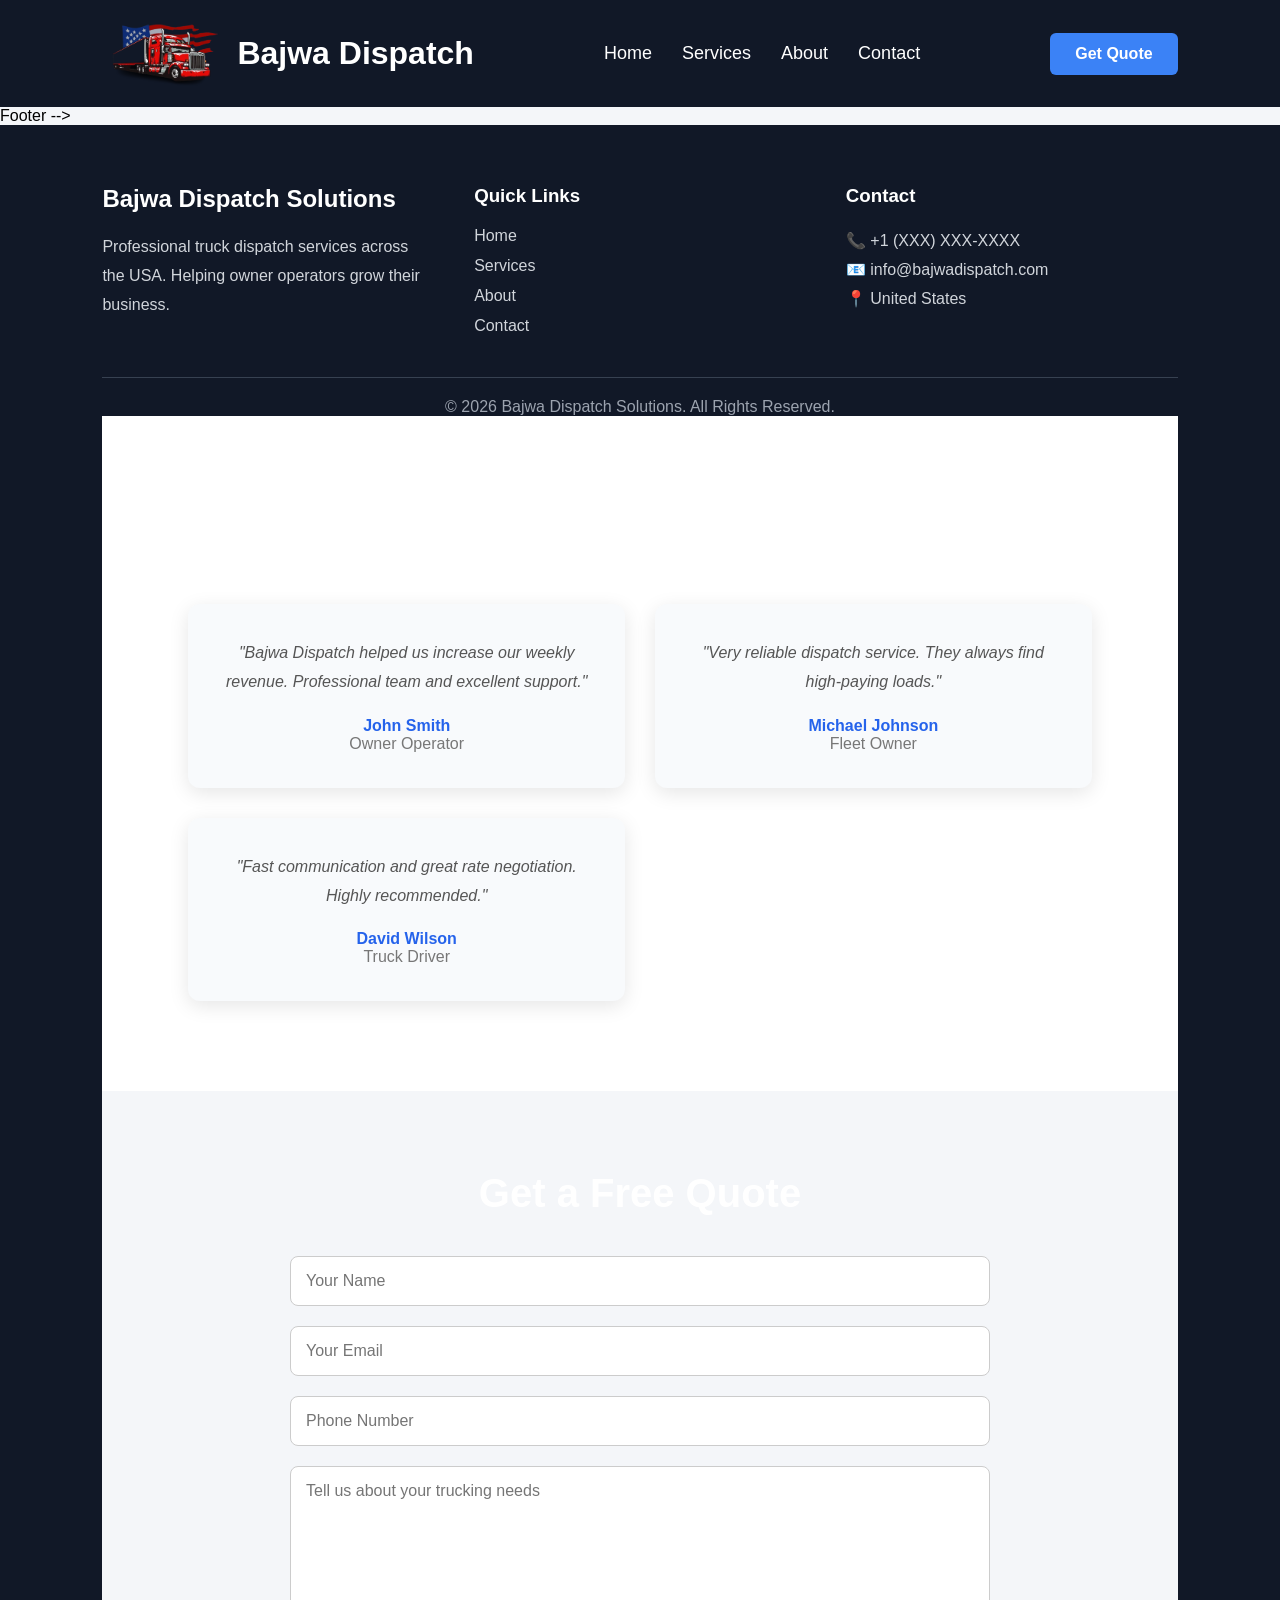
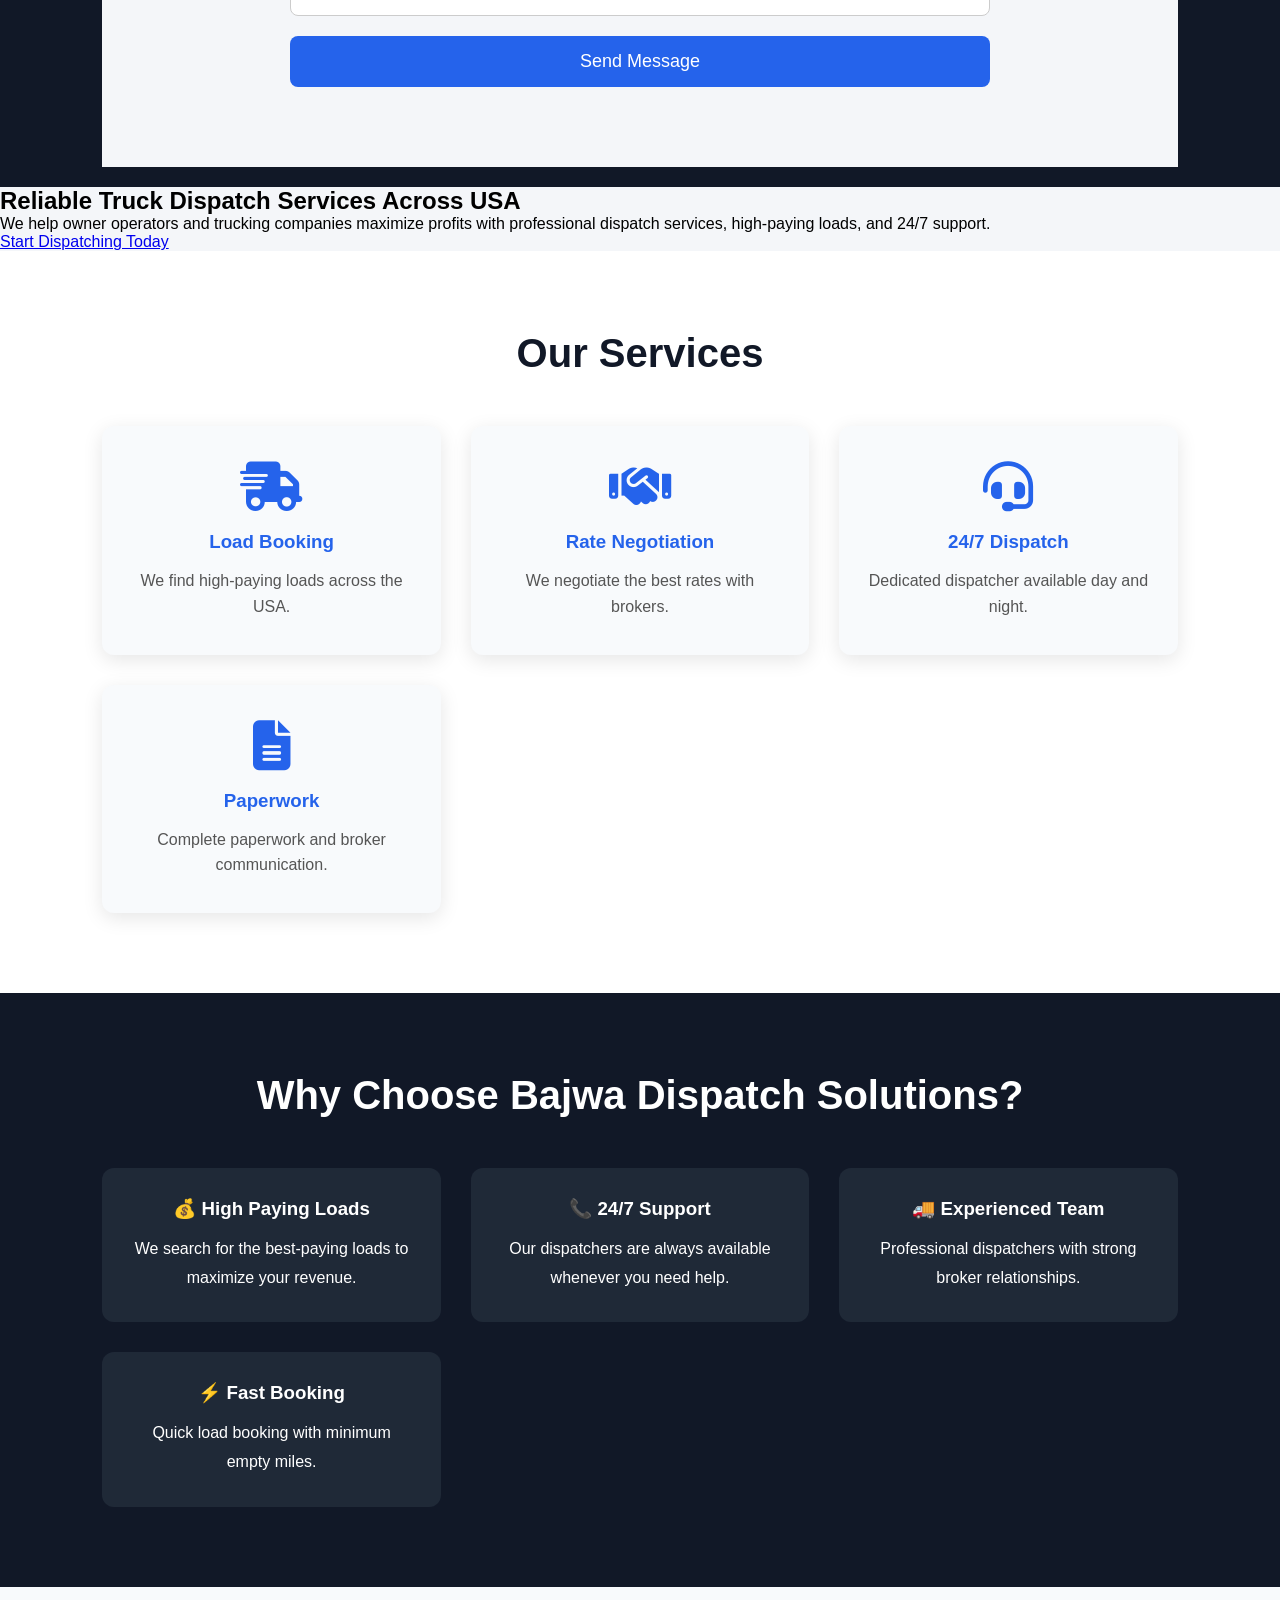
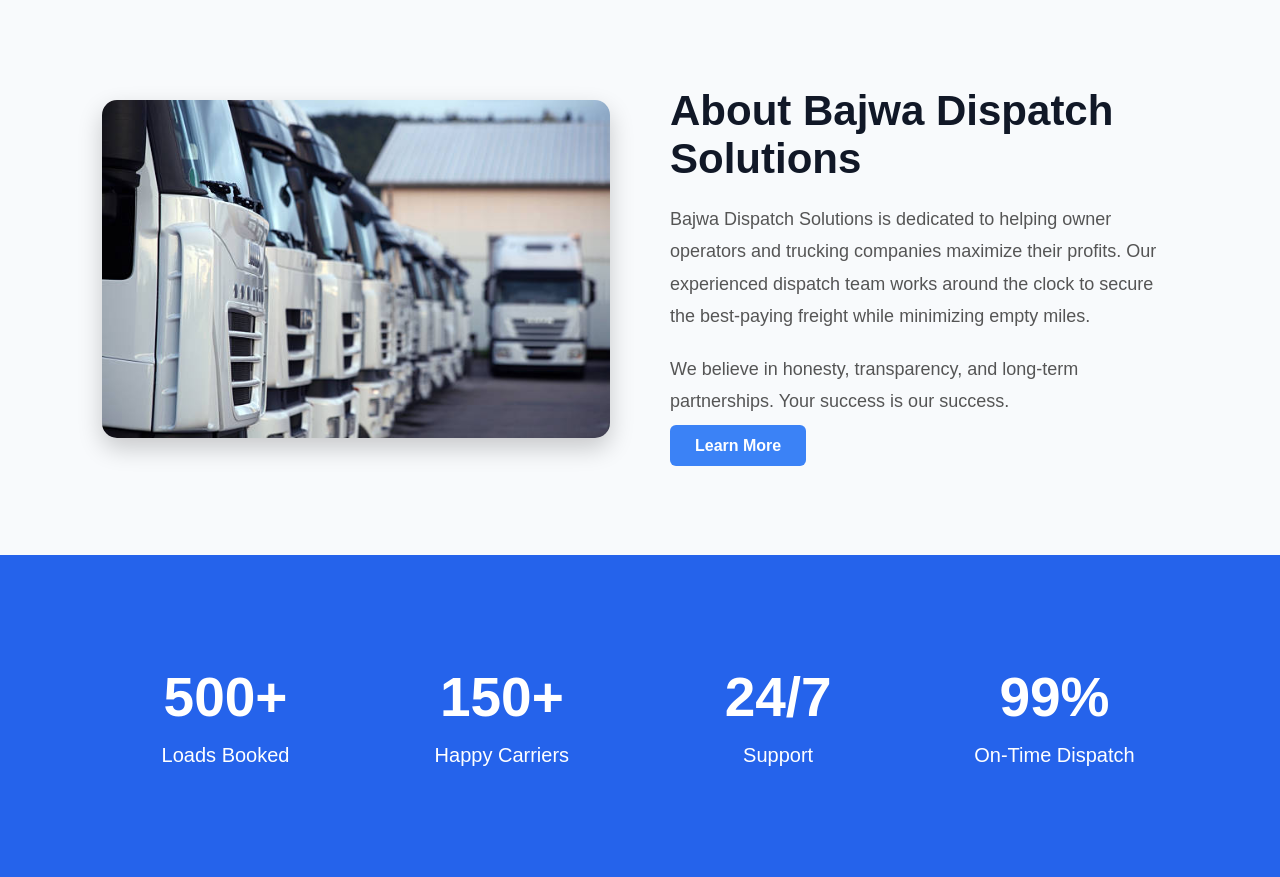
==== index.html @ bd70208c "Initial project setup" ====
<!DOCTYPE html>
<html lang="en">
<head>
    <meta charset="UTF-8">
    <meta name="viewport" content="width=device-width, initial-scale=1.0">
    <title>Bajwa Dispatch Solutions</title>
    
    <!-- CSS -->
    <link rel="stylesheet" href="style.css">
    <link rel="stylesheet" href="https://cdnjs.cloudflare.com/ajax/libs/font-awesome/6.7.2/css/all.min.css">
</head>
<button id="topBtn">
    ↑
</button>
<body>

    <!-- Navbar -->
    <header>

    <nav class="navbar">

        <div class="logo">

    <img src="images/logo.png" alt="Bajwa Dispatch Logo">

    <h2>Bajwa Dispatch</h2>

</div>

        <ul class="nav-links" id="navLinks">
            <li><a href="#home">Home</a></li>
            <li><a href="#services">Services</a></li>
            <li><a href="#about">About</a></li>
            <li><a href="#contact">Contact</a></li>
        </ul>

        <a href="#" class="btn">Get Quote</a>

        <div class="menu-toggle" id="menuToggle">
            ☰
        </div>

    </nav>

</header> Footer -->

<footer id="contact">

    <div class="footer-container">

        <div class="footer-box">
            <h2>Bajwa Dispatch Solutions</h2>
            <p>
                Professional truck dispatch services across the USA.
                Helping owner operators grow their business.
            </p>
        </div>

        <div class="footer-box">
            <h3>Quick Links</h3>

            <a href="#">Home</a>
            <a href="#">Services</a>
            <a href="#">About</a>
            <a href="#">Contact</a>
        </div>

        <div class="footer-box">
            <h3>Contact</h3>

            <p>📞 +1 (XXX) XXX-XXXX</p>
            <p>📧 info@bajwadispatch.com</p>
            <p>📍 United States</p>
        </div>

    </div>

    <hr>

    <p class="copyright">
        © 2026 Bajwa Dispatch Solutions. All Rights Reserved.
    </p>

<!-- Testimonials -->

<section class="testimonials">

    <h2>What Our Clients Say</h2>

    <div class="testimonial-container">

        <div class="testimonial-card">
            <p>
                "Bajwa Dispatch helped us increase our weekly revenue.
                Professional team and excellent support."
            </p>

            <h4>John Smith</h4>
            <span>Owner Operator</span>
        </div>

        <div class="testimonial-card">
            <p>
                "Very reliable dispatch service. They always find
                high-paying loads."
            </p>

            <h4>Michael Johnson</h4>
            <span>Fleet Owner</span>
        </div>

        <div class="testimonial-card">
            <p>
                "Fast communication and great rate negotiation.
                Highly recommended."
            </p>

            <h4>David Wilson</h4>
            <span>Truck Driver</span>
        </div>

    </div>

</section>
<!-- Contact Section -->

<section class="contact" id="contact">

    <h2>Get a Free Quote</h2>

    <form>

        <input type="text" placeholder="Your Name" required>

        <input type="email" placeholder="Your Email" required>

        <input type="tel" placeholder="Phone Number">

        <textarea placeholder="Tell us about your trucking needs"></textarea>

        <button type="submit">Send Message</button>

    </form>

</section>
</footer>
    <!-- JavaScript -->
    <script src="script.js"></script>
</body>
</html>
<!-- Hero Section -->
<section class="hero" id="home">

    <div class="hero-content">

        <h1>Reliable Truck Dispatch Services Across USA</h1>

        <p>
            We help owner operators and trucking companies maximize profits
            with professional dispatch services, high-paying loads, and
            24/7 support.
        </p>

        <a href="#" class="hero-btn">Start Dispatching Today</a>

    </div>

</section>
<!-- Services Section -->

<section class="services" id="services">

    <h2>Our Services</h2>

    <div class="service-container">

        <div class="card">
            <i class="fa-solid fa-truck-fast service-icon"></i>
            <h3>Load Booking</h3>
            <p>We find high-paying loads across the USA.</p>
        </div>

        <div class="card">
            <i class="fa-solid fa-handshake service-icon"></i>
            <h3>Rate Negotiation</h3>
            <p>We negotiate the best rates with brokers.</p>
        </div>

        <div class="card">
            <i class="fa-solid fa-headset service-icon"></i>
            <h3>24/7 Dispatch</h3>
            <p>Dedicated dispatcher available day and night.</p>
        </div>

        <div class="card">
            <i class="fa-solid fa-file-lines service-icon"></i>
            <h3>Paperwork</h3>
            <p>Complete paperwork and broker communication.</p>
        </div>

    </div>

</section>
<!-- Why Choose Us -->

<section class="why-us">

    <h2>Why Choose Bajwa Dispatch Solutions?</h2>

    <div class="why-container">

        <div class="why-box">
            <h3>💰 High Paying Loads</h3>
            <p>We search for the best-paying loads to maximize your revenue.</p>
        </div>

        <div class="why-box">
            <h3>📞 24/7 Support</h3>
            <p>Our dispatchers are always available whenever you need help.</p>
        </div>

        <div class="why-box">
            <h3>🚚 Experienced Team</h3>
            <p>Professional dispatchers with strong broker relationships.</p>
        </div>

        <div class="why-box">
            <h3>⚡ Fast Booking</h3>
            <p>Quick load booking with minimum empty miles.</p>
        </div>

    </div>

</section>
<!-- About Section -->

<section class="about" id="about">

    <div class="about-image">
        <img src="images/about-truck.jpg" alt="Truck">
    </div>

    <div class="about-content">

        <h2>About Bajwa Dispatch Solutions</h2>

        <p>
            Bajwa Dispatch Solutions is dedicated to helping owner operators
            and trucking companies maximize their profits. Our experienced
            dispatch team works around the clock to secure the best-paying
            freight while minimizing empty miles.
        </p>

        <p>
            We believe in honesty, transparency, and long-term partnerships.
            Your success is our success.
        </p>

        <a href="#" class="btn">Learn More</a>

    </div>

</section>
<!-- Statistics Section -->

<section class="stats">

    <div class="stat-box">
        <h2>500+</h2>
        <p>Loads Booked</p>
    </div>

    <div class="stat-box">
        <h2>150+</h2>
        <p>Happy Carriers</p>
    </div>

    <div class="stat-box">
        <h2>24/7</h2>
        <p>Support</p>
    </div>

    <div class="stat-box">
        <h2>99%</h2>
        <p>On-Time Dispatch</p>
    </div>

</section>
---- style.css ----
html{
    scroll-behavior: smooth;
}
/* Reset */
*{
    margin:0;
    padding:0;
    box-sizing:border-box;
    font-family:Arial, Helvetica, sans-serif;
}
/* Body */
body{
    background:#f4f6f9;
}

/* Navbar */
.navbar{
    display:flex;
    justify-content:space-between;
    align-items:center;
    padding:20px 8%;
    background:#111827;
}

/* Logo */
.logo{
    display:flex;
    align-items:center;
    gap:15px;
}

.logo img{
    width:120px;
    height:auto;
}

.logo h2{
    color:#fff;
    font-size:32px;
    font-weight:700;
}

/* Menu */
.nav-links{
    display:flex;
    list-style:none;
    gap:30px;
}

.nav-links a{
    text-decoration:none;
    color:white;
    font-size:18px;
    transition:.3s;
}

.nav-links a:hover{
    color:#3b82f6;
}

/* Button */
.btn{
    text-decoration:none;
    background:#3b82f6;
    color:white;
    padding:12px 25px;
    border-radius:6px;
    font-weight:bold;
    transition:.3s;
}

.btn:hover{
    background:#2563eb;
}
/* Services */

.services{
    padding:80px 8%;
    background:#ffffff;
    text-align:center;
}

.services h2{
    font-size:40px;
    margin-bottom:50px;
    color:#111827;
}

.service-container{
    display:grid;
    grid-template-columns:repeat(auto-fit,minmax(250px,1fr));
    gap:30px;
}

.card{
    background:#f8fafc;
    padding:35px 25px;
    border-radius:12px;
    box-shadow:0 5px 20px rgba(0,0,0,.1);
    transition:.3s;
}

.card:hover{
    transform:translateY(-10px);
}

.card h3{
    margin-bottom:15px;
    color:#2563eb;
}

.card p{
    color:#555;
    line-height:1.6;
}
/* Why Choose Us */

.why-us{
    padding:80px 8%;
    background:#111827;
    color:white;
    text-align:center;
}

.why-us h2{
    font-size:40px;
    margin-bottom:50px;
}

.why-container{
    display:grid;
    grid-template-columns:repeat(auto-fit,minmax(250px,1fr));
    gap:30px;
}

.why-box{
    background:#1f2937;
    padding:30px;
    border-radius:12px;
    transition:.3s;
}

.why-box:hover{
    transform:translateY(-10px);
    background:#2563eb;
}

.why-box h3{
    margin-bottom:15px;
}

.why-box p{
    line-height:1.8;
}
/* About */

.about{
    display:flex;
    justify-content:space-between;
    align-items:center;
    gap:60px;
    padding:100px 8%;
    background:#f8fafc;
    flex-wrap:wrap;
}

.about-image{
    flex:1;
}

.about-image img{
    width:100%;
    border-radius:15px;
    box-shadow:0 10px 25px rgba(0,0,0,.2);
}

.about-content{
    flex:1;
}

.about-content h2{
    font-size:42px;
    margin-bottom:20px;
    color:#111827;
}

.about-content p{
    font-size:18px;
    color:#555;
    line-height:1.8;
    margin-bottom:20px;
}
/* Statistics */

.stats{
    background:#2563eb;
    color:white;
    padding:80px 8%;
    display:grid;
    grid-template-columns:repeat(auto-fit,minmax(220px,1fr));
    gap:30px;
    text-align:center;
}

.stat-box{
    padding:30px;
}

.stat-box h2{
    font-size:55px;
    margin-bottom:15px;
}

.stat-box p{
    font-size:20px;
}
/* Footer */

footer{
    background:#111827;
    color:white;
    padding:60px 8% 20px;
}

.footer-container{
    display:grid;
    grid-template-columns:repeat(auto-fit,minmax(250px,1fr));
    gap:40px;
    margin-bottom:30px;
}

.footer-box h2,
.footer-box h3{
    margin-bottom:20px;
}

.footer-box p{
    color:#d1d5db;
    line-height:1.8;
}

.footer-box a{
    display:block;
    text-decoration:none;
    color:#d1d5db;
    margin-bottom:12px;
    transition:.3s;
}

.footer-box a:hover{
    color:#3b82f6;
}

footer hr{
    border:none;
    border-top:1px solid #374151;
    margin:20px 0;
}

.copyright{
    text-align:center;
    color:#9ca3af;
}
/* Mobile Menu */

.menu-toggle{
    display:none;
    font-size:30px;
    color:white;
    cursor:pointer;
}

@media(max-width:768px){

    .nav-links{
        display:none;
        flex-direction:column;
        position:absolute;
        top:80px;
        left:0;
        width:100%;
        background:#111827;
        padding:20px;
    }

    .nav-links.active{
        display:flex;
    }

    .menu-toggle{
        display:block;
    }

    .btn{
        display:none;
    }

}
.service-icon{
    font-size:50px;
    color:#2563eb;
    margin-bottom:20px;
}
/* Contact */

.contact{
    padding:80px 8%;
    background:#f4f6f9;
    text-align:center;
}

.contact h2{
    font-size:40px;
    margin-bottom:40px;
}

.contact form{
    max-width:700px;
    margin:auto;
    display:flex;
    flex-direction:column;
    gap:20px;
}

.contact input,
.contact textarea{
    padding:15px;
    font-size:16px;
    border:1px solid #ccc;
    border-radius:8px;
}

.contact textarea{
    height:150px;
    resize:none;
}

.contact button{
    background:#2563eb;
    color:white;
    border:none;
    padding:15px;
    border-radius:8px;
    font-size:18px;
    cursor:pointer;
    transition:.3s;
}

.contact button:hover{
    background:#1d4ed8;
}
/* Testimonials */

.testimonials{
    padding:90px 8%;
    background:#ffffff;
    text-align:center;
}

.testimonials h2{
    font-size:42px;
    margin-bottom:50px;
}

.testimonial-container{
    display:grid;
    grid-template-columns:repeat(auto-fit,minmax(300px,1fr));
    gap:30px;
}

.testimonial-card{
    background:#f8fafc;
    padding:35px;
    border-radius:12px;
    box-shadow:0 5px 20px rgba(0,0,0,.1);
    transition:.3s;
}

.testimonial-card:hover{
    transform:translateY(-10px);
}

.testimonial-card p{
    font-style:italic;
    color:#555;
    line-height:1.8;
    margin-bottom:20px;
}

.testimonial-card h4{
    color:#2563eb;
}

.testimonial-card span{
    color:#777;
}
/* Scroll To Top Button */

#topBtn{
    position:fixed;
    bottom:25px;
    right:25px;
    width:55px;
    height:55px;
    border:none;
    border-radius:50%;
    background:#2563eb;
    color:white;
    font-size:24px;
    cursor:pointer;
    display:none;
    box-shadow:0 5px 15px rgba(0,0,0,.3);
    transition:.3s;
}

#topBtn:hover{
    background:#1d4ed8;
    transform:scale(1.1);
}
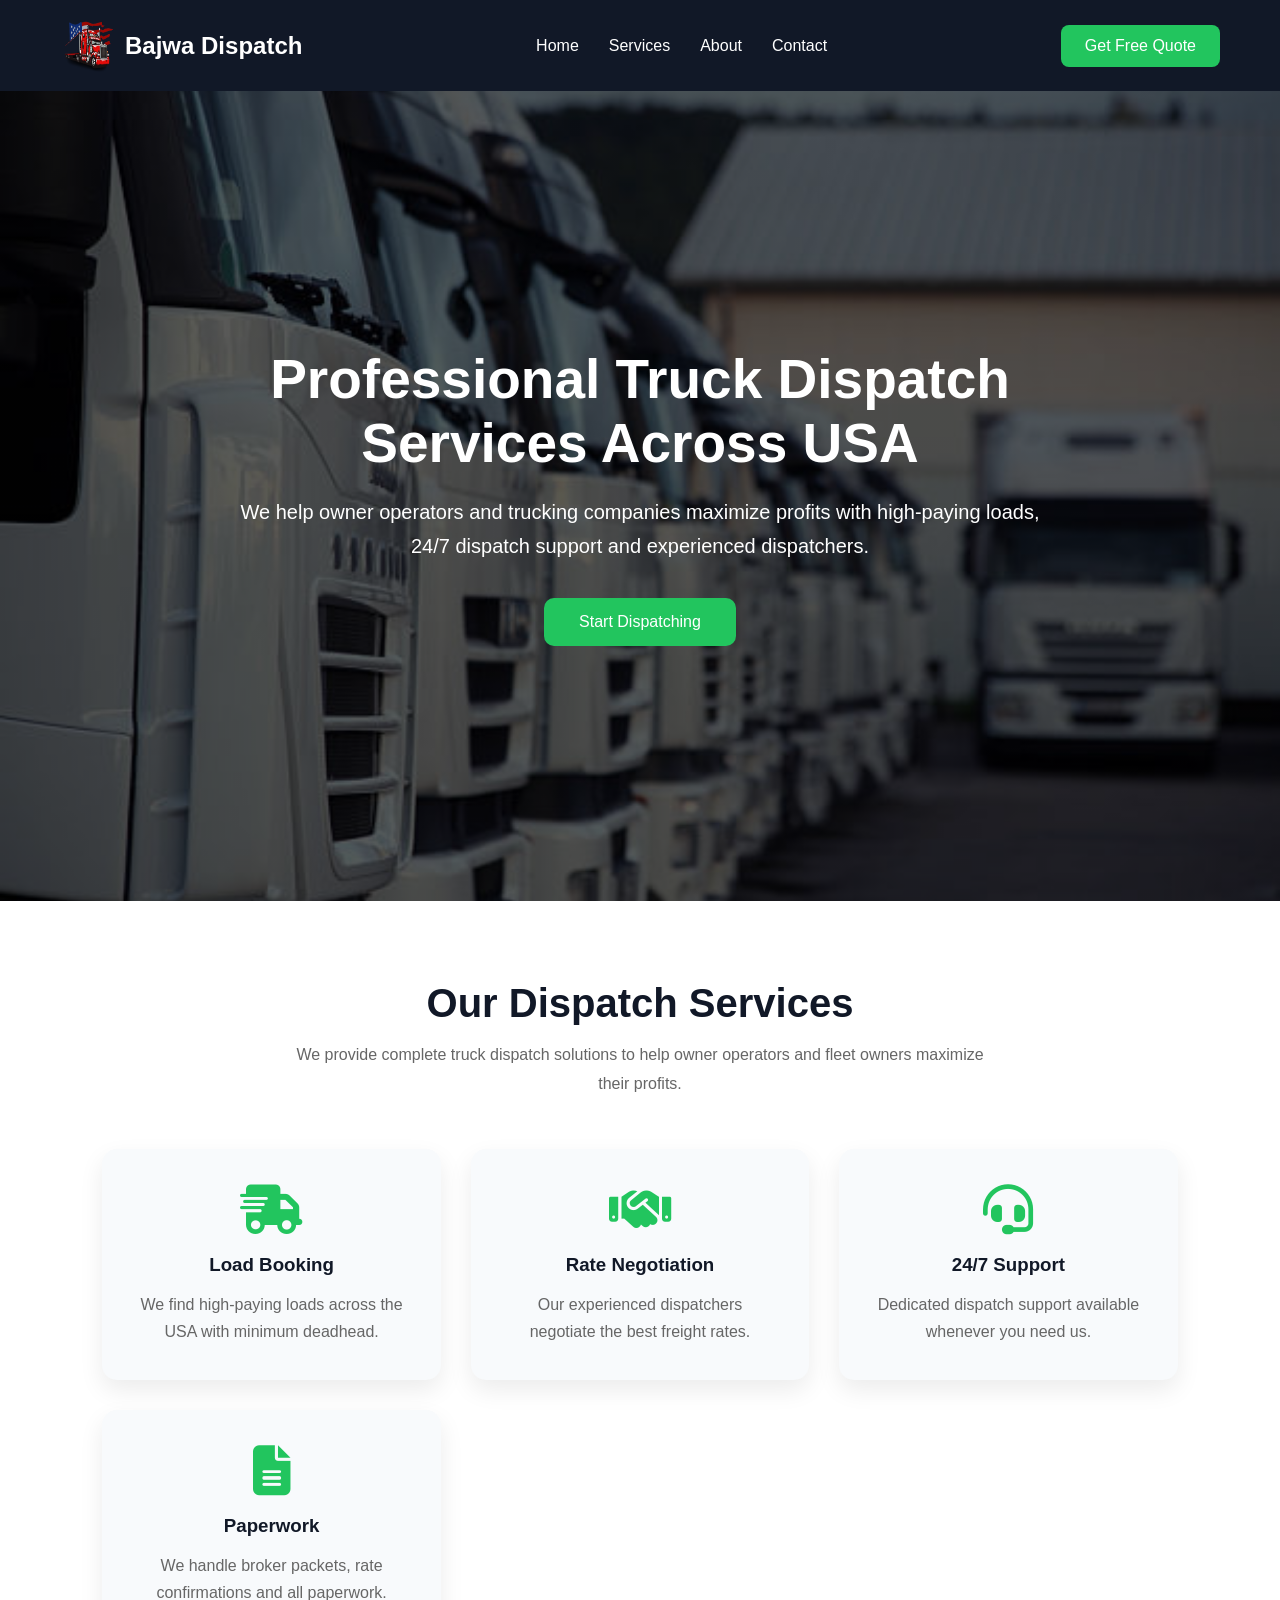
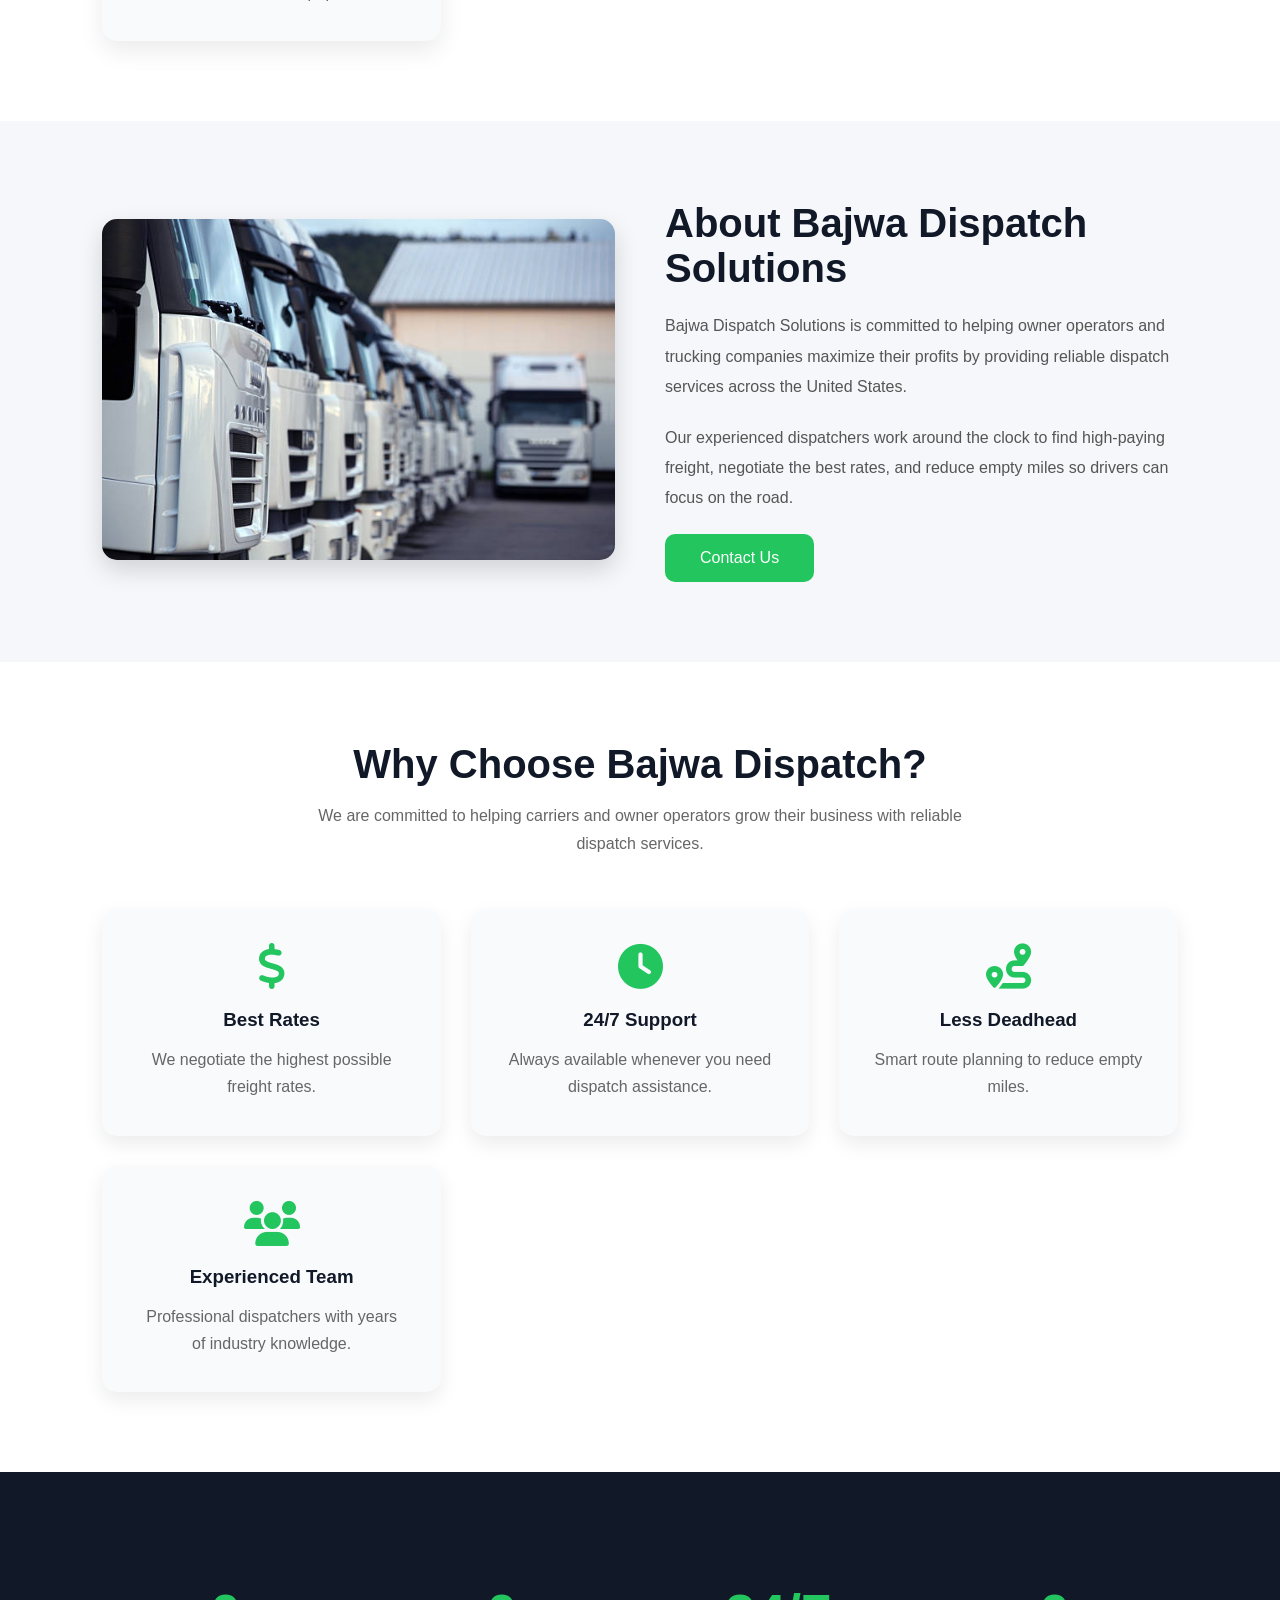
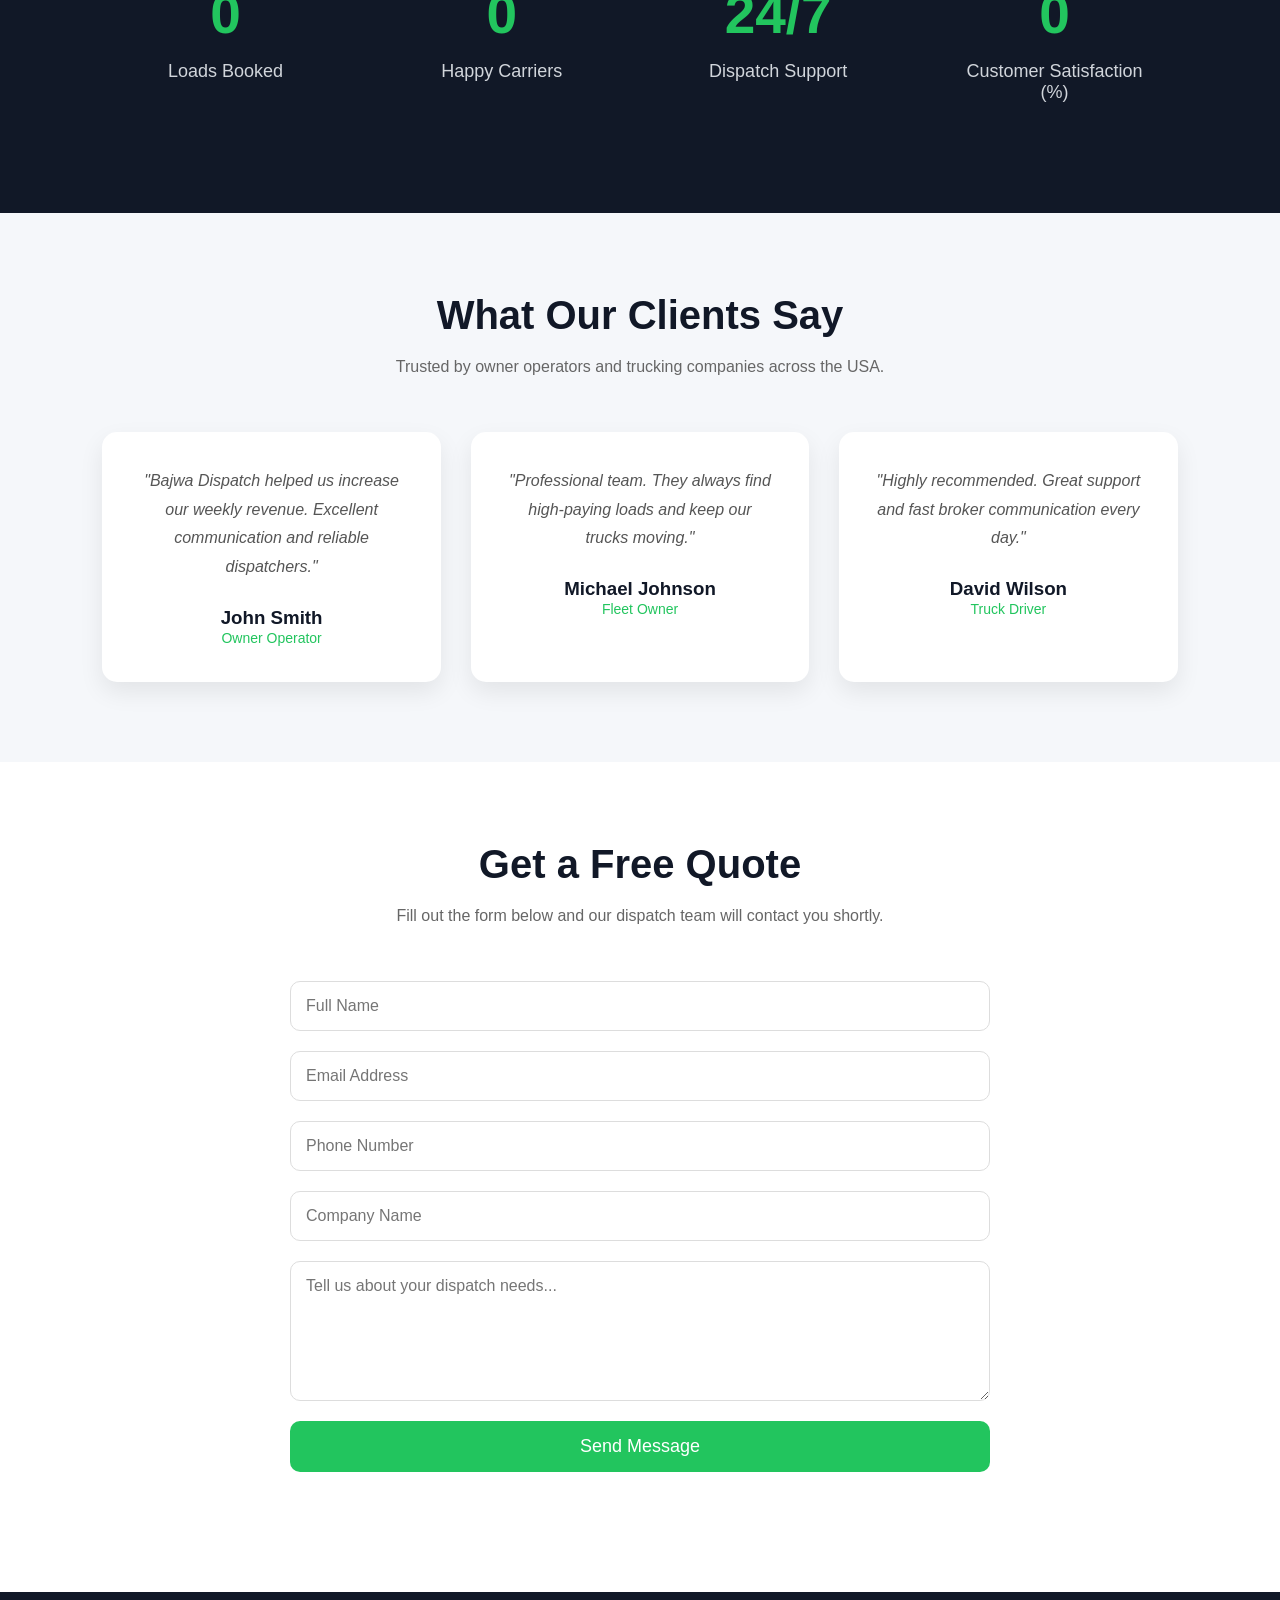
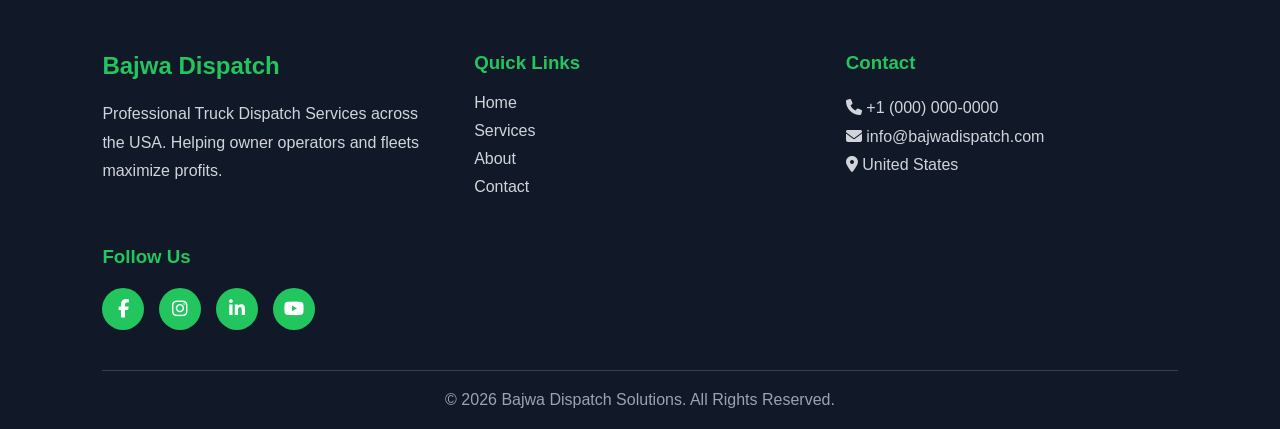
==== commit 3c41c3f2: "Deploy frontend website" ====
--- a/index.html
+++ b/index.html
@@ -4,73 +4,364 @@
     <meta charset="UTF-8">
     <meta name="viewport" content="width=device-width, initial-scale=1.0">
     <title>Bajwa Dispatch Solutions</title>
-    
+
     <!-- CSS -->
-    <link rel="stylesheet" href="style.css">
-    <link rel="stylesheet" href="https://cdnjs.cloudflare.com/ajax/libs/font-awesome/6.7.2/css/all.min.css">
+    <link rel="stylesheet" href="css/style.css">
+
+    <!-- Font Awesome -->
+    <link rel="stylesheet"
+    href="https://cdnjs.cloudflare.com/ajax/libs/font-awesome/6.7.2/css/all.min.css">
 </head>
-<button id="topBtn">
-    ↑
-</button>
 <body>
 
-    <!-- Navbar -->
-    <header>
+<!-- ========================= -->
+<!-- Header -->
+<!-- ========================= -->
+
+<header>
 
     <nav class="navbar">
 
         <div class="logo">
-
-    <img src="images/logo.png" alt="Bajwa Dispatch Logo">
-
-    <h2>Bajwa Dispatch</h2>
-
-</div>
-
-        <ul class="nav-links" id="navLinks">
+            <img src="images/logo.png" alt="Bajwa Dispatch Logo">
+            <h2>Bajwa Dispatch</h2>
+        </div>
+
+        <ul class="nav-links">
+
             <li><a href="#home">Home</a></li>
             <li><a href="#services">Services</a></li>
             <li><a href="#about">About</a></li>
             <li><a href="#contact">Contact</a></li>
+
         </ul>
 
-        <a href="#" class="btn">Get Quote</a>
-
-        <div class="menu-toggle" id="menuToggle">
-            ☰
-        </div>
+        <a href="#contact" class="quote-btn">
+            Get Free Quote
+        </a>
 
     </nav>
 
-</header> Footer -->
-
-<footer id="contact">
+</header>
+
+<!-- ========================= -->
+<!-- Hero Section -->
+<!-- ========================= -->
+
+<section class="hero" id="home">
+
+    <div class="hero-content">
+
+        <h1>
+            Professional Truck Dispatch Services Across USA
+        </h1>
+
+        <p>
+
+            We help owner operators and trucking companies
+            maximize profits with high-paying loads,
+            24/7 dispatch support and experienced dispatchers.
+
+        </p>
+
+        <a href="#contact" class="hero-btn">
+            Start Dispatching
+        </a>
+
+    </div>
+
+</section>
+<!-- ========================= -->
+<!-- Services Section -->
+<!-- ========================= -->
+
+<section class="services" id="services">
+
+    <div class="section-title">
+        <h2>Our Dispatch Services</h2>
+        <p>
+            We provide complete truck dispatch solutions to help owner operators
+            and fleet owners maximize their profits.
+        </p>
+    </div>
+
+    <div class="services-container">
+
+        <div class="service-card">
+            <i class="fa-solid fa-truck-fast"></i>
+            <h3>Load Booking</h3>
+            <p>
+                We find high-paying loads across the USA with minimum deadhead.
+            </p>
+        </div>
+
+        <div class="service-card">
+            <i class="fa-solid fa-handshake"></i>
+            <h3>Rate Negotiation</h3>
+            <p>
+                Our experienced dispatchers negotiate the best freight rates.
+            </p>
+        </div>
+
+        <div class="service-card">
+            <i class="fa-solid fa-headset"></i>
+            <h3>24/7 Support</h3>
+            <p>
+                Dedicated dispatch support available whenever you need us.
+            </p>
+        </div>
+
+        <div class="service-card">
+            <i class="fa-solid fa-file-lines"></i>
+            <h3>Paperwork</h3>
+            <p>
+                We handle broker packets, rate confirmations and all paperwork.
+            </p>
+        </div>
+
+    </div>
+
+</section>
+<!-- ========================= -->
+<!-- About Section -->
+<!-- ========================= -->
+
+<section class="about" id="about">
+
+    <div class="about-image">
+        <img src="images/about-truck.jpg" alt="Truck">
+    </div>
+
+    <div class="about-content">
+
+        <h2>About Bajwa Dispatch Solutions</h2>
+
+        <p>
+            Bajwa Dispatch Solutions is committed to helping owner operators
+            and trucking companies maximize their profits by providing reliable
+            dispatch services across the United States.
+        </p>
+
+        <p>
+            Our experienced dispatchers work around the clock to find
+            high-paying freight, negotiate the best rates, and reduce empty
+            miles so drivers can focus on the road.
+        </p>
+
+        <a href="#contact" class="hero-btn">
+            Contact Us
+        </a>
+
+    </div>
+
+</section>
+<!-- ========================= -->
+<!-- Why Choose Us -->
+<!-- ========================= -->
+
+<section class="why-us">
+
+    <div class="section-title">
+        <h2>Why Choose Bajwa Dispatch?</h2>
+        <p>
+            We are committed to helping carriers and owner operators grow
+            their business with reliable dispatch services.
+        </p>
+    </div>
+
+    <div class="why-container">
+
+        <div class="why-card">
+            <i class="fa-solid fa-dollar-sign"></i>
+            <h3>Best Rates</h3>
+            <p>We negotiate the highest possible freight rates.</p>
+        </div>
+
+        <div class="why-card">
+            <i class="fa-solid fa-clock"></i>
+            <h3>24/7 Support</h3>
+            <p>Always available whenever you need dispatch assistance.</p>
+        </div>
+
+        <div class="why-card">
+            <i class="fa-solid fa-route"></i>
+            <h3>Less Deadhead</h3>
+            <p>Smart route planning to reduce empty miles.</p>
+        </div>
+
+        <div class="why-card">
+            <i class="fa-solid fa-users"></i>
+            <h3>Experienced Team</h3>
+            <p>Professional dispatchers with years of industry knowledge.</p>
+        </div>
+
+    </div>
+
+</section>
+<!-- ========================= -->
+<!-- Statistics Section -->
+<!-- ========================= -->
+
+<section class="stats">
+
+    <div class="stat-box">
+        <h2 class="counter" data-target="500">0</h2>
+        <p>Loads Booked</p>
+    </div>
+
+    <div class="stat-box">
+        <h2 class="counter" data-target="150">0</h2>
+        <p>Happy Carriers</p>
+    </div>
+
+    <div class="stat-box">
+        <h2>24/7</h2>
+        <p>Dispatch Support</p>
+    </div>
+
+    <div class="stat-box">
+        <h2 class="counter" data-target="99">0</h2>
+        <p>Customer Satisfaction (%)</p>
+    </div>
+
+</section>
+<!-- ========================= -->
+<!-- Testimonials -->
+<!-- ========================= -->
+
+<section class="testimonials">
+
+    <div class="section-title">
+        <h2>What Our Clients Say</h2>
+        <p>
+            Trusted by owner operators and trucking companies across the USA.
+        </p>
+    </div>
+
+    <div class="testimonial-container">
+
+        <div class="testimonial-card">
+            <p>
+                "Bajwa Dispatch helped us increase our weekly revenue.
+                Excellent communication and reliable dispatchers."
+            </p>
+
+            <h3>John Smith</h3>
+            <span>Owner Operator</span>
+        </div>
+
+        <div class="testimonial-card">
+            <p>
+                "Professional team. They always find high-paying loads and
+                keep our trucks moving."
+            </p>
+
+            <h3>Michael Johnson</h3>
+            <span>Fleet Owner</span>
+        </div>
+
+        <div class="testimonial-card">
+            <p>
+                "Highly recommended. Great support and fast broker
+                communication every day."
+            </p>
+
+            <h3>David Wilson</h3>
+            <span>Truck Driver</span>
+        </div>
+
+    </div>
+
+</section>
+<!-- ========================= -->
+<!-- Contact Section -->
+<!-- ========================= -->
+
+<section class="contact" id="contact">
+
+    <div class="section-title">
+        <h2>Get a Free Quote</h2>
+        <p>
+            Fill out the form below and our dispatch team will contact you shortly.
+        </p>
+    </div>
+
+    <form id="contactForm">
+
+        <input type="text" id="name" placeholder="Full Name" required>
+
+        <input type="email" id="email" placeholder="Email Address" required>
+
+        <input type="tel" id="phone" placeholder="Phone Number" required>
+
+        <input type="text" id="company" placeholder="Company Name">
+
+        <textarea id="message" rows="6"
+        placeholder="Tell us about your dispatch needs..." required></textarea>
+
+        <button type="submit">
+            Send Message
+        </button>
+
+    </form>
+
+</section>
+<!-- ========================= -->
+<!-- Footer -->
+<!-- ========================= -->
+
+<footer class="footer">
 
     <div class="footer-container">
 
         <div class="footer-box">
-            <h2>Bajwa Dispatch Solutions</h2>
-            <p>
-                Professional truck dispatch services across the USA.
-                Helping owner operators grow their business.
+            <h2>Bajwa Dispatch</h2>
+
+            <p>
+                Professional Truck Dispatch Services across the USA.
+                Helping owner operators and fleets maximize profits.
             </p>
         </div>
 
         <div class="footer-box">
+
             <h3>Quick Links</h3>
 
-            <a href="#">Home</a>
-            <a href="#">Services</a>
-            <a href="#">About</a>
-            <a href="#">Contact</a>
+            <a href="#home">Home</a>
+            <a href="#services">Services</a>
+            <a href="#about">About</a>
+            <a href="#contact">Contact</a>
+
         </div>
 
         <div class="footer-box">
+
             <h3>Contact</h3>
 
-            <p>📞 +1 (XXX) XXX-XXXX</p>
-            <p>📧 info@bajwadispatch.com</p>
-            <p>📍 United States</p>
+            <p><i class="fa-solid fa-phone"></i> +1 (000) 000-0000</p>
+
+            <p><i class="fa-solid fa-envelope"></i> info@bajwadispatch.com</p>
+
+            <p><i class="fa-solid fa-location-dot"></i> United States</p>
+
+        </div>
+
+        <div class="footer-box">
+
+            <h3>Follow Us</h3>
+
+            <div class="social-icons">
+
+                <a href="#"><i class="fab fa-facebook-f"></i></a>
+
+                <a href="#"><i class="fab fa-instagram"></i></a>
+
+                <a href="#"><i class="fab fa-linkedin-in"></i></a>
+
+                <a href="#"><i class="fab fa-youtube"></i></a>
+
+            </div>
+
         </div>
 
     </div>
@@ -81,208 +372,8 @@
         © 2026 Bajwa Dispatch Solutions. All Rights Reserved.
     </p>
 
-<!-- Testimonials -->
-
-<section class="testimonials">
-
-    <h2>What Our Clients Say</h2>
-
-    <div class="testimonial-container">
-
-        <div class="testimonial-card">
-            <p>
-                "Bajwa Dispatch helped us increase our weekly revenue.
-                Professional team and excellent support."
-            </p>
-
-            <h4>John Smith</h4>
-            <span>Owner Operator</span>
-        </div>
-
-        <div class="testimonial-card">
-            <p>
-                "Very reliable dispatch service. They always find
-                high-paying loads."
-            </p>
-
-            <h4>Michael Johnson</h4>
-            <span>Fleet Owner</span>
-        </div>
-
-        <div class="testimonial-card">
-            <p>
-                "Fast communication and great rate negotiation.
-                Highly recommended."
-            </p>
-
-            <h4>David Wilson</h4>
-            <span>Truck Driver</span>
-        </div>
-
-    </div>
-
-</section>
-<!-- Contact Section -->
-
-<section class="contact" id="contact">
-
-    <h2>Get a Free Quote</h2>
-
-    <form>
-
-        <input type="text" placeholder="Your Name" required>
-
-        <input type="email" placeholder="Your Email" required>
-
-        <input type="tel" placeholder="Phone Number">
-
-        <textarea placeholder="Tell us about your trucking needs"></textarea>
-
-        <button type="submit">Send Message</button>
-
-    </form>
-
-</section>
 </footer>
-    <!-- JavaScript -->
-    <script src="script.js"></script>
+<script src="js/script.js"></script>
+
 </body>
-</html>
-<!-- Hero Section -->
-<section class="hero" id="home">
-
-    <div class="hero-content">
-
-        <h1>Reliable Truck Dispatch Services Across USA</h1>
-
-        <p>
-            We help owner operators and trucking companies maximize profits
-            with professional dispatch services, high-paying loads, and
-            24/7 support.
-        </p>
-
-        <a href="#" class="hero-btn">Start Dispatching Today</a>
-
-    </div>
-
-</section>
-<!-- Services Section -->
-
-<section class="services" id="services">
-
-    <h2>Our Services</h2>
-
-    <div class="service-container">
-
-        <div class="card">
-            <i class="fa-solid fa-truck-fast service-icon"></i>
-            <h3>Load Booking</h3>
-            <p>We find high-paying loads across the USA.</p>
-        </div>
-
-        <div class="card">
-            <i class="fa-solid fa-handshake service-icon"></i>
-            <h3>Rate Negotiation</h3>
-            <p>We negotiate the best rates with brokers.</p>
-        </div>
-
-        <div class="card">
-            <i class="fa-solid fa-headset service-icon"></i>
-            <h3>24/7 Dispatch</h3>
-            <p>Dedicated dispatcher available day and night.</p>
-        </div>
-
-        <div class="card">
-            <i class="fa-solid fa-file-lines service-icon"></i>
-            <h3>Paperwork</h3>
-            <p>Complete paperwork and broker communication.</p>
-        </div>
-
-    </div>
-
-</section>
-<!-- Why Choose Us -->
-
-<section class="why-us">
-
-    <h2>Why Choose Bajwa Dispatch Solutions?</h2>
-
-    <div class="why-container">
-
-        <div class="why-box">
-            <h3>💰 High Paying Loads</h3>
-            <p>We search for the best-paying loads to maximize your revenue.</p>
-        </div>
-
-        <div class="why-box">
-            <h3>📞 24/7 Support</h3>
-            <p>Our dispatchers are always available whenever you need help.</p>
-        </div>
-
-        <div class="why-box">
-            <h3>🚚 Experienced Team</h3>
-            <p>Professional dispatchers with strong broker relationships.</p>
-        </div>
-
-        <div class="why-box">
-            <h3>⚡ Fast Booking</h3>
-            <p>Quick load booking with minimum empty miles.</p>
-        </div>
-
-    </div>
-
-</section>
-<!-- About Section -->
-
-<section class="about" id="about">
-
-    <div class="about-image">
-        <img src="images/about-truck.jpg" alt="Truck">
-    </div>
-
-    <div class="about-content">
-
-        <h2>About Bajwa Dispatch Solutions</h2>
-
-        <p>
-            Bajwa Dispatch Solutions is dedicated to helping owner operators
-            and trucking companies maximize their profits. Our experienced
-            dispatch team works around the clock to secure the best-paying
-            freight while minimizing empty miles.
-        </p>
-
-        <p>
-            We believe in honesty, transparency, and long-term partnerships.
-            Your success is our success.
-        </p>
-
-        <a href="#" class="btn">Learn More</a>
-
-    </div>
-
-</section>
-<!-- Statistics Section -->
-
-<section class="stats">
-
-    <div class="stat-box">
-        <h2>500+</h2>
-        <p>Loads Booked</p>
-    </div>
-
-    <div class="stat-box">
-        <h2>150+</h2>
-        <p>Happy Carriers</p>
-    </div>
-
-    <div class="stat-box">
-        <h2>24/7</h2>
-        <p>Support</p>
-    </div>
-
-    <div class="stat-box">
-        <h2>99%</h2>
-        <p>On-Time Dispatch</p>
-    </div>
-
-</section>+</html>
--- a/css/style.css
+++ b/css/style.css
@@ -0,0 +1,660 @@
+/* ===========================
+   Reset
+=========================== */
+
+*{
+    margin:0;
+    padding:0;
+    box-sizing:border-box;
+    font-family:Arial, Helvetica, sans-serif;
+}
+
+html{
+    scroll-behavior:smooth;
+}
+
+body{
+    background:#f5f7fa;
+}
+
+/* ===========================
+   Navbar
+=========================== */
+
+header{
+    width:100%;
+    background:#111827;
+    position:sticky;
+    top:0;
+    z-index:1000;
+}
+
+.navbar{
+
+    max-width:1200px;
+    margin:auto;
+
+    display:flex;
+    justify-content:space-between;
+    align-items:center;
+
+    padding:18px 20px;
+
+}
+
+.logo{
+
+    display:flex;
+    align-items:center;
+    gap:10px;
+
+}
+
+.logo img{
+
+    width:55px;
+    height:55px;
+
+}
+
+.logo h2{
+
+    color:white;
+    font-size:24px;
+
+}
+
+.nav-links{
+
+    display:flex;
+    list-style:none;
+    gap:30px;
+
+}
+
+.nav-links a{
+
+    color:white;
+    text-decoration:none;
+    transition:.3s;
+
+}
+
+.nav-links a:hover{
+
+    color:#22c55e;
+
+}
+
+.quote-btn{
+
+    text-decoration:none;
+    background:#22c55e;
+    color:white;
+
+    padding:12px 24px;
+
+    border-radius:8px;
+
+    transition:.3s;
+
+}
+
+.quote-btn:hover{
+
+    background:#16a34a;
+
+}
+
+/* ===========================
+   Hero
+=========================== */
+
+.hero{
+
+    min-height:90vh;
+
+    display:flex;
+    justify-content:center;
+    align-items:center;
+    text-align:center;
+
+    padding:40px;
+
+    color:white;
+
+    background:
+    linear-gradient(rgba(0,0,0,.65),rgba(0,0,0,.65)),
+    url("../images/about-truck.jpg");
+
+    background-size:cover;
+    background-position:center;
+
+}
+
+.hero-content{
+
+    max-width:800px;
+
+}
+
+.hero h1{
+
+    font-size:55px;
+    margin-bottom:20px;
+
+}
+
+.hero p{
+
+    font-size:20px;
+    line-height:1.7;
+    margin-bottom:35px;
+
+}
+
+.hero-btn{
+
+    display:inline-block;
+
+    text-decoration:none;
+
+    background:#22c55e;
+
+    color:white;
+
+    padding:15px 35px;
+
+    border-radius:10px;
+
+    transition:.3s;
+
+}
+
+.hero-btn:hover{
+
+    background:#16a34a;
+}
+
+/* ===========================
+   Responsive
+=========================== */
+
+@media(max-width:900px){
+
+.navbar{
+
+    flex-direction:column;
+    gap:20px;
+
+}
+
+.nav-links{
+
+    flex-direction:column;
+    text-align:center;
+
+}
+
+.hero h1{
+
+    font-size:38px;
+
+}
+
+.hero p{
+
+    font-size:18px;
+
+}
+
+}
+/* ===========================
+   Services
+=========================== */
+
+.services{
+
+    padding:80px 8%;
+    background:#ffffff;
+
+}
+
+.section-title{
+
+    text-align:center;
+    margin-bottom:50px;
+
+}
+
+.section-title h2{
+
+    font-size:40px;
+    color:#111827;
+    margin-bottom:15px;
+
+}
+
+.section-title p{
+
+    color:#666;
+    max-width:700px;
+    margin:auto;
+    line-height:1.8;
+
+}
+
+.services-container{
+
+    display:grid;
+    grid-template-columns:repeat(auto-fit,minmax(250px,1fr));
+    gap:30px;
+
+}
+
+.service-card{
+
+    background:#f8fafc;
+    padding:35px;
+    text-align:center;
+
+    border-radius:15px;
+
+    transition:.3s;
+    box-shadow:0 10px 25px rgba(0,0,0,.08);
+
+}
+
+.service-card:hover{
+
+    transform:translateY(-10px);
+
+}
+
+.service-card i{
+
+    font-size:50px;
+    color:#22c55e;
+    margin-bottom:20px;
+
+}
+
+.service-card h3{
+
+    margin-bottom:15px;
+    color:#111827;
+
+}
+
+.service-card p{
+
+    color:#666;
+    line-height:1.7;
+
+}
+/* ===========================
+   About
+=========================== */
+
+.about{
+
+    display:grid;
+    grid-template-columns:repeat(auto-fit,minmax(350px,1fr));
+
+    gap:50px;
+
+    align-items:center;
+
+    padding:80px 8%;
+
+    background:#f5f7fa;
+
+}
+
+.about-image img{
+
+    width:100%;
+    border-radius:15px;
+    box-shadow:0 10px 25px rgba(0,0,0,.15);
+
+}
+
+.about-content h2{
+
+    font-size:40px;
+    margin-bottom:20px;
+    color:#111827;
+
+}
+
+.about-content p{
+
+    color:#555;
+    line-height:1.9;
+    margin-bottom:20px;
+
+}
+/* ===========================
+   Why Choose Us
+=========================== */
+
+.why-us{
+    padding:80px 8%;
+    background:#ffffff;
+}
+
+.why-container{
+    display:grid;
+    grid-template-columns:repeat(auto-fit,minmax(250px,1fr));
+    gap:30px;
+}
+
+.why-card{
+    background:#f8fafc;
+    padding:35px;
+    text-align:center;
+    border-radius:15px;
+    box-shadow:0 8px 20px rgba(0,0,0,.08);
+    transition:.3s;
+}
+
+.why-card:hover{
+    transform:translateY(-10px);
+}
+
+.why-card i{
+    font-size:45px;
+    color:#22c55e;
+    margin-bottom:20px;
+}
+
+.why-card h3{
+    margin-bottom:15px;
+    color:#111827;
+}
+
+.why-card p{
+    color:#666;
+    line-height:1.7;
+}
+/* ===========================
+   Statistics
+=========================== */
+
+.stats{
+
+    background:#111827;
+    color:white;
+
+    padding:80px 8%;
+
+    display:grid;
+    grid-template-columns:repeat(auto-fit,minmax(220px,1fr));
+
+    gap:30px;
+
+    text-align:center;
+
+}
+
+.stat-box{
+
+    padding:30px;
+
+}
+
+.stat-box h2{
+
+    font-size:55px;
+
+    color:#22c55e;
+
+    margin-bottom:15px;
+
+}
+
+.stat-box p{
+
+    font-size:18px;
+
+    color:#d1d5db;
+
+}
+/* ===========================
+   Testimonials
+=========================== */
+
+.testimonials{
+
+    padding:80px 8%;
+    background:#f5f7fa;
+
+}
+
+.testimonial-container{
+
+    display:grid;
+    grid-template-columns:repeat(auto-fit,minmax(300px,1fr));
+
+    gap:30px;
+
+}
+
+.testimonial-card{
+
+    background:white;
+
+    padding:35px;
+
+    border-radius:15px;
+
+    text-align:center;
+
+    box-shadow:0 10px 25px rgba(0,0,0,.08);
+
+    transition:.3s;
+
+}
+
+.testimonial-card:hover{
+
+    transform:translateY(-8px);
+
+}
+
+.testimonial-card p{
+
+    color:#555;
+
+    line-height:1.8;
+
+    margin-bottom:25px;
+
+    font-style:italic;
+
+}
+
+.testimonial-card h3{
+
+    color:#111827;
+
+}
+
+.testimonial-card span{
+
+    color:#22c55e;
+
+    font-size:14px;
+
+}
+/* ===========================
+   Contact
+=========================== */
+
+.contact{
+    padding:80px 8%;
+    background:#ffffff;
+}
+
+#contactForm{
+    max-width:700px;
+    margin:40px auto;
+    display:flex;
+    flex-direction:column;
+    gap:20px;
+}
+
+#contactForm input,
+#contactForm textarea{
+
+    padding:15px;
+    border:1px solid #ddd;
+    border-radius:10px;
+    font-size:16px;
+    outline:none;
+
+}
+
+#contactForm input:focus,
+#contactForm textarea:focus{
+
+    border-color:#22c55e;
+
+}
+
+#contactForm button{
+
+    background:#22c55e;
+    color:white;
+    border:none;
+    padding:15px;
+    border-radius:10px;
+    font-size:18px;
+    cursor:pointer;
+    transition:.3s;
+
+}
+
+#contactForm button:hover{
+
+    background:#16a34a;
+
+}
+/* ===========================
+   Footer
+=========================== */
+
+.footer{
+
+    background:#111827;
+
+    color:white;
+
+    padding:60px 8% 20px;
+
+}
+
+.footer-container{
+
+    display:grid;
+
+    grid-template-columns:repeat(auto-fit,minmax(250px,1fr));
+
+    gap:40px;
+
+    margin-bottom:30px;
+
+}
+
+.footer-box h2,
+.footer-box h3{
+
+    margin-bottom:20px;
+
+    color:#22c55e;
+
+}
+
+.footer-box p{
+
+    line-height:1.8;
+
+    color:#d1d5db;
+
+}
+
+.footer-box a{
+
+    display:block;
+
+    color:#d1d5db;
+
+    text-decoration:none;
+
+    margin-bottom:10px;
+
+}
+
+.footer-box a:hover{
+
+    color:#22c55e;
+
+}
+
+.social-icons{
+
+    display:flex;
+
+    gap:15px;
+
+}
+
+.social-icons a{
+
+    width:42px;
+
+    height:42px;
+
+    display:flex;
+
+    justify-content:center;
+
+    align-items:center;
+
+    border-radius:50%;
+
+    background:#22c55e;
+
+    color:white;
+
+    font-size:18px;
+
+    transition:.3s;
+
+}
+
+.social-icons a:hover{
+
+    background:#16a34a;
+
+}
+
+.footer hr{
+
+    border:none;
+
+    height:1px;
+
+    background:#374151;
+
+    margin:20px 0;
+
+}
+
+.copyright{
+
+    text-align:center;
+
+    color:#9ca3af;
+
+}
